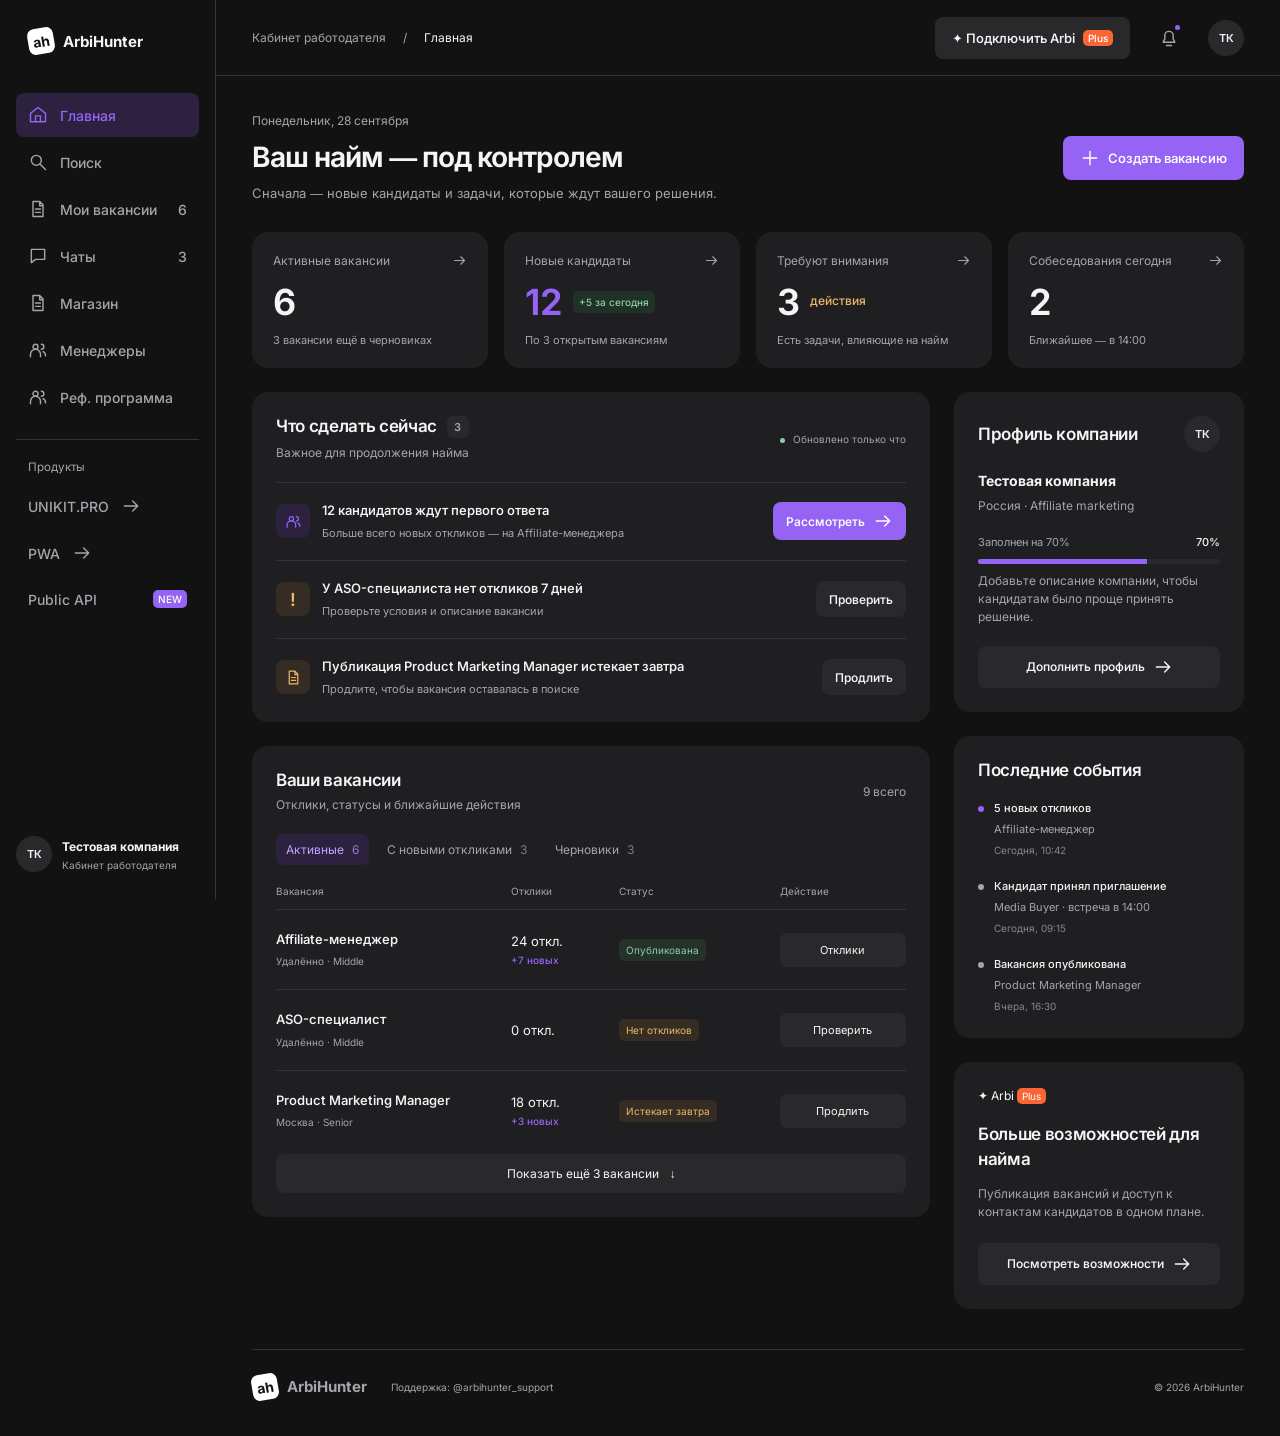
==== arbihunter/index.html @ bd6b0d6e "Publish ArbiHunter dashboard at separate path" ====
<!doctype html><html lang="ru"><head><meta charset="utf-8"><meta name="viewport" content="width=device-width, initial-scale=1"><title>Главная работодателя — ArbiHunter</title><style>@font-face{font-family:Inter;src:url([data-uri]) format('woff2');font-weight:100 900;unicode-range:U+0400-052F}@font-face{font-family:Inter;src:url([data-uri]) format('woff2');font-weight:100 900;unicode-range:U+0000-00FF}
:root{color-scheme:dark;--bg:#121212;--panel:#1f1f21;--raised:#29292c;--hover:#303033;--line:#333336;--text:#f5f5f7;--muted:#a4a4ad;--purple:#9664f5;--purple-bg:#2c223f;--orange:#fa6535;--success:#8dcea7;--warning:#edb76b;--radius:16px;--gap:24px;--space-sm:16px;--space-xs:8px;font-family:Inter,Arial,sans-serif;color:var(--text);background:var(--bg);font-size:14px}*{box-sizing:border-box}body{margin:0}button,a,input{font:inherit}button{cursor:pointer;color:inherit}button{transition:background-color .16s,color .16s,border-color .16s}button:focus-visible,a:focus-visible{outline:2px solid var(--purple);outline-offset:4px}button:disabled{cursor:default}a{color:inherit;text-decoration:none}svg{width:20px;height:20px;fill:none;stroke:currentColor;stroke-width:1.7;stroke-linecap:round;stroke-linejoin:round;flex-shrink:0}.symbols{display:none}.sidebar{width:216px;position:fixed;inset:0 auto 0 0;border-right:1px solid var(--line);padding:28px 16px;display:flex;flex-direction:column;background:var(--bg);z-index:20}.brand{font-size:15px;font-weight:700;display:flex;align-items:center;gap:9px}.brand b{display:inline-grid;place-items:center;background:#fff;color:#121212;width:26px;height:26px;border-radius:7px;transform:rotate(-10deg);font-size:14px}.sidebar .brand{margin:0 12px 36px}.nav-item{display:flex;align-items:center;text-align:left;gap:12px;border:0;background:none;width:100%;padding:12px;border-radius:8px;color:var(--muted);font-weight:500;margin:3px 0}.nav-item:hover{background:var(--panel);color:var(--text)}.nav-item.active{background:var(--purple-bg);color:var(--purple)}.nav-item>span,.nav-item>svg:last-child:not(:first-child){margin-left:auto}hr{border:0;border-top:1px solid var(--line);margin:20px 0}.sidebar nav>small{display:block;color:var(--muted);margin:0 12px 10px}.purple-tag{font-size:10px;background:var(--purple);color:#fff;border-radius:5px;padding:3px 5px}.side-bottom{margin-top:auto;display:flex;align-items:center;gap:10px;padding-top:36px}.side-bottom strong{font-size:12px}.side-bottom small{display:block;font-size:10px;color:var(--muted);margin-top:5px}.company-icon,.avatar{display:grid;place-items:center;width:36px;height:36px;border-radius:50%;background:var(--raised);font-weight:600;font-size:11px;flex-shrink:0}.workspace{margin-left:216px}.topbar{height:76px;border-bottom:1px solid var(--line);display:flex;align-items:center;justify-content:space-between;padding:0 36px}.crumb{font-size:12px;color:var(--muted)}.crumb span{margin:0 14px}.crumb b{font-weight:400;color:var(--text)}.top-actions{display:flex;align-items:center;gap:20px}.avatar{border:0}.avatar:hover{background:var(--hover)}.button{display:inline-flex;justify-content:center;align-items:center;gap:8px;border:1px solid transparent;border-radius:8px;padding:11px 16px;min-height:42px;white-space:nowrap;font-weight:550;font-size:13px}.primary{background:var(--purple);color:#fff}.primary:hover{background:#a77cf8}.button.secondary,.subtle{background:var(--raised);color:var(--text)}.button.secondary:hover,.subtle:hover{background:var(--hover);border-color:#48484c}.small{font-size:12px;padding:8px 12px;min-height:36px}.full{width:100%;font-size:12px;padding:10px}.orange-tag{display:inline-block;background:var(--orange);color:#fff;font-size:10px;padding:2px 5px;border-radius:5px}.icon-button{display:grid;place-items:center;background:none;border:0;border-radius:8px;width:38px;height:38px;position:relative;color:var(--muted)}.icon-button:hover{background:var(--raised);color:var(--text)}.icon-button i{width:5px;height:5px;border-radius:50%;background:var(--purple);position:absolute;right:8px;top:6px}.mobile-menu{display:none}main{max-width:1500px;margin:auto;padding:36px}.page-heading{display:flex;justify-content:space-between;gap:24px;align-items:center;margin-bottom:28px}.eyebrow{color:var(--muted);font-size:12px;margin:0 0 10px}h1{font-size:28px;letter-spacing:-.035em;margin:0;font-weight:650}p{line-height:1.5}h2{font-size:17px;margin:0;font-weight:600;letter-spacing:-.02em}h3{font-size:13px;line-height:1.5;margin:0;font-weight:550}.secondary{color:var(--text)}p.secondary,.secondary.small-text,span.secondary{color:var(--muted)}.page-heading p:last-child{margin:10px 0 0;font-size:13px}.metrics{display:grid;grid-template-columns:repeat(4,minmax(0,1fr));gap:16px;margin-bottom:24px}.metric{background:var(--panel);border:1px solid transparent;border-radius:var(--radius);padding:20px;text-align:left;min-width:0}.metric:hover{background:#252527;border-color:#48404f}.metric>span{display:flex;align-items:center;justify-content:space-between;font-size:12px;color:var(--muted);gap:8px}.metric svg{width:15px;height:15px}.metric>strong{display:flex;align-items:center;gap:10px;font-size:36px;font-weight:650;margin:16px 0 10px;line-height:1}.metric em{font-size:10px;line-height:1.4;font-style:normal;font-weight:500;color:var(--success);padding:4px 6px;background:#203128;border-radius:5px}.metric em.warning-text{background:transparent;color:var(--warning);font-size:12px;padding:0}.metric small{font-size:11px;color:var(--muted)}.accent{color:var(--purple)}.dashboard-grid{display:grid;grid-template-columns:minmax(0,1fr) 290px;gap:24px;align-items:start}.main-column,.support-column{display:grid;gap:24px;min-width:0}.panel{background:var(--panel);border-radius:var(--radius);padding:24px;min-width:0}.section-heading{display:flex;align-items:center;justify-content:space-between;gap:16px;margin-bottom:20px}.section-heading p{color:var(--muted);font-size:12px;margin:6px 0 0}.count{display:inline-grid;place-items:center;background:var(--raised);color:var(--muted);font-size:11px;width:22px;height:22px;vertical-align:middle;margin-left:6px;border-radius:6px}.live-label{font-size:10px;color:var(--muted);white-space:nowrap}.live-label i{display:inline-block;width:5px;height:5px;background:var(--success);border-radius:50%;margin-right:5px}.task{display:flex;align-items:center;gap:12px;padding:18px 0;border-top:1px solid var(--line)}.task:last-child{padding-bottom:0}.task-copy{flex:1;min-width:0}.task-copy p{font-size:11px;color:var(--muted);margin:5px 0 0}.task-icon{display:grid;place-items:center;width:34px;height:34px;border-radius:8px;flex-shrink:0;font-weight:600;font-size:18px}.violet{background:var(--purple-bg);color:var(--purple)}.amber{background:#352d23;color:var(--warning)}.task-icon svg{width:17px;height:17px}.filter-bar{display:flex;gap:8px;overflow-x:auto;padding:0 0 20px;scrollbar-width:thin}.filter{background:transparent;border:0;border-radius:7px;padding:8px 10px;color:var(--muted);white-space:nowrap;font-size:12px}.filter span{margin-left:5px;opacity:.7}.filter:hover{background:var(--raised);color:var(--text)}.filter.selected{background:var(--purple-bg);color:#c2a1ff}.table-header,.vacancy-row{display:grid;grid-template-columns:minmax(0,1.5fr) .65fr 1fr .85fr;align-items:center;gap:12px}.table-header{color:var(--muted);font-size:10px;padding-bottom:12px}.vacancy-row{border-top:1px solid var(--line);padding:20px 0}.vacancy-row h3{font-size:13px}.vacancy-row p{font-size:10px;color:var(--muted);margin:5px 0 0}.row-replies{font-size:13px}.row-replies b{display:block;color:var(--purple);font-size:10px;font-weight:500;margin-top:5px}.badge{display:inline-flex;align-items:center;gap:5px;padding:5px 7px;border-radius:5px;font-size:10px;width:max-content;max-width:100%}.badge.green{background:#243229;color:var(--success)}.badge.amber{background:#352d23;color:var(--warning)}.badge.neutral{background:var(--raised);color:var(--muted)}.row-button{background:var(--raised);border:1px solid transparent;border-radius:7px;min-height:34px;font-size:11px;padding:8px}.row-button:hover{border-color:#51445e;background:var(--hover)}.show-more{border:0;background:var(--raised);border-radius:8px;width:100%;padding:12px;font-size:12px;margin-top:4px}.show-more:hover{background:var(--hover)}.show-more span{margin-left:8px}.company-panel>strong{font-size:14px}.small-text{font-size:12px}.company-panel>p{margin:8px 0 20px}.progress-label{display:flex;justify-content:space-between;font-size:11px;color:var(--muted);margin:20px 0 10px}.progress-label b{color:var(--text);font-weight:500}.progress{height:5px;background:var(--raised);border-radius:5px;overflow:hidden}.progress>span{display:block;width:70%;height:100%;background:var(--purple)}.activity-panel h2{margin-bottom:20px}.activity{display:flex;gap:10px;margin-top:20px}.activity>i{width:6px;height:6px;border-radius:50%;background:var(--muted);flex-shrink:0;margin-top:6px}.activity>i.purple-dot{background:var(--purple)}.activity p{font-size:11px;margin:0}.activity strong{font-weight:500}.activity span,.activity small{display:block;color:var(--muted);margin-top:5px}.activity small{font-size:10px;color:#86868f}.plan-name{font-size:12px}.plan-panel h2{margin-top:18px;line-height:1.5}.plan-panel .button{margin-top:10px}footer{display:flex;align-items:center;gap:24px;border-top:1px solid var(--line);padding-top:24px;margin-top:40px;color:var(--muted);font-size:10px}footer span:last-child{margin-left:auto}.notice{position:fixed;bottom:24px;left:50%;transform:translateX(-50%);z-index:40;background:#35313d;color:#fff;border:1px solid #635174;border-radius:12px;padding:16px 20px;max-width:calc(100% - 32px);font-size:13px;box-shadow:0 8px 30px #0005}#candidate-panel{border-top:1px solid var(--line);padding-top:24px;margin-top:20px}#candidate-panel h3{font-size:16px}.candidate{display:flex;align-items:center;gap:12px;padding:16px 0;border-bottom:1px solid var(--line)}.candidate>div{flex:1}.candidate p{margin:4px 0;color:var(--muted);font-size:11px}.candidate .avatar{flex:0 0 34px;color:#c2a1ff;background:var(--purple-bg)}.candidate button{font-size:11px}.empty-note{padding:20px;color:var(--muted);font-size:13px}.inline-note{font-size:12px;color:var(--warning);padding:16px;background:#352d23;border-radius:8px;margin-bottom:16px}[hidden]{display:none!important}::selection{background:var(--purple);color:white}
@media(min-width:1700px){main{padding-top:44px}}
@media(max-width:1250px){.sidebar{width:190px}.workspace{margin-left:190px}main{padding:28px}.topbar{padding:0 28px}.dashboard-grid{grid-template-columns:minmax(0,1fr) 250px;gap:20px}.panel{padding:20px}.metric{padding:16px}.metric>strong{font-size:30px}.live-label{display:none}.task{flex-wrap:wrap}.task-copy{flex-basis:calc(100% - 46px)}.task>.button{margin-left:46px}.vacancy-row,.table-header{grid-template-columns:minmax(0,1.4fr) .6fr 1fr}.vacancy-row>.row-button{grid-column:1/-1;justify-self:start}.table-header>span:last-child{display:none}}
@media(max-width:1000px){.dashboard-grid{grid-template-columns:1fr}.support-column{grid-template-columns:repeat(2,minmax(0,1fr))}.plan-panel{grid-column:1/-1}.metrics{grid-template-columns:repeat(2,minmax(0,1fr))}.page-heading{align-items:flex-start}.page-heading>.button{font-size:12px}.page-heading h1{font-size:25px}.page-heading .secondary{max-width:35ch}.task{flex-wrap:nowrap}.task-copy{flex-basis:auto}.task>.button{margin-left:0}.plus-plan{display:none}}
@media(max-width:760px){.sidebar{display:none;top:64px;width:240px;box-shadow:12px 0 30px #0006}.sidebar.open{display:flex}.sidebar>.brand{display:none}.sidebar .side-bottom{margin-top:24px}.workspace{margin-left:0}.topbar{height:64px;padding:0 20px;gap:12px}.mobile-menu{display:grid}.crumb{margin-right:auto}.crumb>span,.crumb>b{display:none}.top-actions{gap:8px}main{padding:24px 20px}.page-heading{display:block;margin-bottom:24px}.page-heading h1{font-size:27px;line-height:1.2;max-width:18ch}.page-heading .secondary{max-width:42ch;font-size:12px}.page-heading>.button{margin-top:20px}.metrics{gap:12px}.metric{padding:16px 12px}.metric>span{font-size:11px;align-items:flex-start}.metric>span svg{width:12px;height:12px}.metric>strong{font-size:32px;gap:6px;flex-wrap:wrap;margin:16px 0 12px;min-height:32px}.metric em{font-size:9px}.metric small{font-size:10px;line-height:1.4;display:block}.dashboard-grid,.main-column,.support-column{gap:16px}.panel{padding:20px 16px}.support-column{grid-template-columns:1fr}.plan-panel{grid-column:auto}h2{font-size:16px}.task{flex-wrap:wrap;padding:16px 0}.task-copy{flex-basis:calc(100% - 46px)}.task>.button{margin-left:46px}.task-copy p{font-size:11px}.filter-bar{margin-right:-16px}.table-header{display:none}.vacancy-row{grid-template-columns:minmax(0,1fr) auto;gap:12px;padding:20px 0}.vacancy-row h3{font-size:14px}.vacancy-row>.row-replies{text-align:right}.vacancy-row>.badge{grid-row:2}.vacancy-row>.row-button{grid-column:2;grid-row:2;justify-self:end}.section-heading{margin-bottom:18px}.candidate{flex-wrap:wrap}.candidate button{margin-left:46px}footer{flex-wrap:wrap;gap:16px}footer .brand{width:100%}footer span:last-child{margin-left:0}.notice{bottom:16px;width:max-content}}
@media(prefers-reduced-motion:reduce){*{transition:none!important}}
</style></head><body>
<svg class="symbols" xmlns="http://www.w3.org/2000/svg"><symbol id="home" viewBox="0 0 24 24"><path d="m3 10 9-7 9 7v10H3Z M9 20v-7h6v7"/></symbol><symbol id="search" viewBox="0 0 24 24"><circle cx="10" cy="10" r="6"/><path d="m15 15 6 6"/></symbol><symbol id="file" viewBox="0 0 24 24"><path d="M6 3h8l4 4v14H6Z M14 3v5h4 M9 12h6 M9 16h6"/></symbol><symbol id="chat" viewBox="0 0 24 24"><path d="M4 4h16v12H9l-5 4Z"/></symbol><symbol id="users" viewBox="0 0 24 24"><circle cx="9" cy="8" r="3"/><path d="M3 20v-3a6 6 0 0 1 12 0v3 M16 5a3 3 0 0 1 0 6 M18 14a5 5 0 0 1 3 5"/></symbol><symbol id="arrow" viewBox="0 0 24 24"><path d="M4 12h16m-6-6 6 6-6 6"/></symbol><symbol id="plus" viewBox="0 0 24 24"><path d="M12 4v16M4 12h16"/></symbol><symbol id="check" viewBox="0 0 24 24"><path d="m5 12 4 4L19 6"/></symbol><symbol id="bell" viewBox="0 0 24 24"><path d="M5 17h14l-2-4V9a5 5 0 0 0-10 0v4Z M9 21h6"/></symbol><symbol id="menu" viewBox="0 0 24 24"><path d="M4 6h16M4 12h16M4 18h16"/></symbol></svg>
<aside class="sidebar" id="navigation"><a class="brand" href="#main"><b>ah</b> ArbiHunter</a><nav aria-label="Основная навигация"><button class="nav-item active" aria-current="page"><svg><use href="#home"/></svg>Главная</button><button class="nav-item" data-local="Поиск сотрудников"><svg><use href="#search"/></svg>Поиск</button><button class="nav-item" data-scroll="vacancies"><svg><use href="#file"/></svg>Мои вакансии<span>6</span></button><button class="nav-item" data-local="Чаты"><svg><use href="#chat"/></svg>Чаты<span>3</span></button><button class="nav-item" data-local="Магазин"><svg><use href="#file"/></svg>Магазин</button><button class="nav-item" data-local="Менеджеры"><svg><use href="#users"/></svg>Менеджеры</button><button class="nav-item" data-local="Реферальная программа"><svg><use href="#users"/></svg>Реф. программа</button><hr><small>Продукты</small><button class="nav-item" data-local="UNIKIT.PRO">UNIKIT.PRO <svg><use href="#arrow"/></svg></button><button class="nav-item" data-local="PWA">PWA <svg><use href="#arrow"/></svg></button><button class="nav-item" data-local="Public API">Public API <span class="purple-tag">NEW</span></button></nav><div class="side-bottom"><span class="company-icon">ТК</span><div><strong>Тестовая компания</strong><small>Кабинет работодателя</small></div></div></aside>
<div class="workspace"><header class="topbar"><button class="icon-button mobile-menu" aria-label="Открыть меню" aria-expanded="false"><svg><use href="#menu"/></svg></button><span class="crumb">Кабинет работодателя <span>/</span> <b>Главная</b></span><div class="top-actions"><button class="button subtle plus-plan" data-scroll="company">✦ Подключить Arbi <span class="orange-tag">Plus</span></button><button class="icon-button" aria-label="Уведомления, 3 новых" data-scroll="attention"><svg><use href="#bell"/></svg><i></i></button><button class="avatar" data-scroll="company" aria-label="Тестовая компания">ТК</button></div></header>
<main id="main"><div class="page-heading"><div><p class="eyebrow">Понедельник, 28 сентября</p><h1>Ваш найм — под контролем</h1><p class="secondary">Сначала — новые кандидаты и задачи, которые ждут вашего решения.</p></div><button class="button primary" data-local="Создание вакансии"><svg><use href="#plus"/></svg>Создать вакансию</button></div>
<section class="metrics" aria-label="Сводка найма"><button class="metric" data-filter="all"><span>Активные вакансии <svg><use href="#arrow"/></svg></span><strong>6</strong><small>3 вакансии ещё в черновиках</small></button><button class="metric" data-filter="new"><span>Новые кандидаты <svg><use href="#arrow"/></svg></span><strong class="accent">12 <em>+5 за сегодня</em></strong><small>По 3 открытым вакансиям</small></button><button class="metric" data-scroll="attention"><span>Требуют внимания <svg><use href="#arrow"/></svg></span><strong>3 <em class="warning-text">действия</em></strong><small>Есть задачи, влияющие на найм</small></button><button class="metric" data-local="Собеседования"><span>Собеседования сегодня <svg><use href="#arrow"/></svg></span><strong>2</strong><small>Ближайшее — в 14:00</small></button></section>
<div class="dashboard-grid"><div class="main-column"><section class="panel attention" id="attention"><div class="section-heading"><div><h2>Что сделать сейчас <span class="count">3</span></h2><p>Важное для продолжения найма</p></div><span class="live-label"><i></i> Обновлено только что</span></div><div class="task"><div class="task-icon violet"><svg><use href="#users"/></svg></div><div class="task-copy"><h3>12 кандидатов ждут первого ответа</h3><p>Больше всего новых откликов — на Affiliate-менеджера</p></div><button class="button primary small" id="review-candidates">Рассмотреть <svg><use href="#arrow"/></svg></button></div><div class="task"><div class="task-icon amber">!</div><div class="task-copy"><h3>У ASO-специалиста нет откликов 7 дней</h3><p>Проверьте условия и описание вакансии</p></div><button class="button secondary small" data-inspect="aso">Проверить</button></div><div class="task" id="expiry-task"><div class="task-icon amber"><svg><use href="#file"/></svg></div><div class="task-copy"><h3>Публикация Product Marketing Manager истекает завтра</h3><p>Продлите, чтобы вакансия оставалась в поиске</p></div><button class="button secondary small" id="extend">Продлить</button></div></section>
<section class="panel vacancy-panel" id="vacancies"><div class="section-heading"><div><h2>Ваши вакансии</h2><p>Отклики, статусы и ближайшие действия</p></div><span class="secondary small-text">9 всего</span></div><div class="filter-bar" role="group" aria-label="Фильтр вакансий"><button class="filter selected" data-filter="all" aria-pressed="true">Активные <span>6</span></button><button class="filter" data-filter="new" aria-pressed="false">С новыми откликами <span>3</span></button><button class="filter" data-filter="draft" aria-pressed="false">Черновики <span>3</span></button></div><div class="table-header"><span>Вакансия</span><span>Отклики</span><span>Статус</span><span>Действие</span></div><div id="vacancy-list"></div><button class="show-more" id="show-more">Показать ещё 3 вакансии <span>↓</span></button><div id="candidate-panel" hidden></div></section></div>
<aside class="support-column"><section class="panel company-panel" id="company"><div class="section-heading"><h2>Профиль компании</h2><span class="company-icon">ТК</span></div><strong>Тестовая компания</strong><p class="secondary small-text">Россия · Affiliate marketing</p><div class="progress-label"><span>Заполнен на 70%</span><b>70%</b></div><div class="progress" role="progressbar" aria-label="Заполнение профиля" aria-valuenow="70" aria-valuemin="0" aria-valuemax="100"><span></span></div><p class="secondary small-text">Добавьте описание компании, чтобы кандидатам было проще принять решение.</p><button class="button secondary full" data-local="Редактирование компании">Дополнить профиль <svg><use href="#arrow"/></svg></button></section>
<section class="panel activity-panel"><h2>Последние события</h2><div class="activity"><i class="purple-dot"></i><p><strong>5 новых откликов</strong><span>Affiliate-менеджер</span><small>Сегодня, 10:42</small></p></div><div class="activity"><i></i><p><strong>Кандидат принял приглашение</strong><span>Media Buyer · встреча в 14:00</span><small>Сегодня, 09:15</small></p></div><div class="activity"><i></i><p><strong>Вакансия опубликована</strong><span>Product Marketing Manager</span><small>Вчера, 16:30</small></p></div></section>
<section class="panel plan-panel"><span class="plan-name">✦ Arbi <span class="orange-tag">Plus</span></span><h2>Больше возможностей для найма</h2><p class="secondary small-text">Публикация вакансий и доступ к контактам кандидатов в одном плане.</p><button class="button secondary full" data-local="Возможности Arbi Plus">Посмотреть возможности <svg><use href="#arrow"/></svg></button></section></aside></div>
<footer><a class="brand" href="#main"><b>ah</b> ArbiHunter</a><span>Поддержка: @arbihunter_support</span><span>© 2026 ArbiHunter</span></footer></main></div><div class="notice" role="status" aria-live="polite" hidden></div><script>const rows=[{id:'affiliate',name:'Affiliate-менеджер',meta:'Удалённо · Middle',replies:24,fresh:7,status:'Опубликована',tone:'green',action:'Отклики'},{id:'aso',name:'ASO-специалист',meta:'Удалённо · Middle',replies:0,fresh:0,status:'Нет откликов',tone:'amber',action:'Проверить'},{id:'pmm',name:'Product Marketing Manager',meta:'Москва · Senior',replies:18,fresh:3,status:'Истекает завтра',tone:'amber',action:'Продлить'},{id:'media',name:'Media Buyer',meta:'Удалённо · Middle',replies:11,fresh:2,status:'Опубликована',tone:'green',action:'Отклики'},{id:'design',name:'Product Designer',meta:'Удалённо · Middle',replies:9,fresh:0,status:'Опубликована',tone:'green',action:'Отклики'},{id:'bizdev',name:'Business Development',meta:'Удалённо · Senior',replies:6,fresh:0,status:'Опубликована',tone:'green',action:'Отклики'}];
const drafts=['Intern Affiliate-менеджер','ASO-специалист','Product Marketing Manager'];let filter='all',expanded=false,toastTimer;const list=document.querySelector('#vacancy-list');
function notice(text){const n=document.querySelector('.notice');n.textContent=text;n.hidden=false;clearTimeout(toastTimer);toastTimer=setTimeout(()=>n.hidden=true,4500)}
function render(){document.querySelectorAll('.filter').forEach(b=>{const on=b.dataset.filter===filter;b.classList.toggle('selected',on);b.setAttribute('aria-pressed',on)});const data=filter==='draft'?drafts.map((name,i)=>({id:'draft'+i,name,meta:'Не опубликована',replies:'—',fresh:0,status:'Черновик',tone:'neutral',action:'Продолжить'})):filter==='new'?rows.filter(r=>r.fresh):expanded?rows:rows.slice(0,3);list.innerHTML=data.map(r=>`<article class="vacancy-row"><div><h3>${r.name}</h3><p>${r.meta}</p></div><div class="row-replies">${r.replies}${typeof r.replies==='number'?' откл.':''}${r.fresh?`<b>+${r.fresh} новых</b>`:''}</div><span class="badge ${r.tone}">${r.status}</span><button class="row-button" data-row="${r.id}">${r.action}</button></article>`).join('');document.querySelector('#show-more').hidden=filter!=='all'||expanded;}
function setFilter(value){filter=value;render();document.querySelector('#candidate-panel').hidden=true;document.querySelector('#vacancies').scrollIntoView({block:'start'})}
function candidates(id='affiliate'){const row=rows.find(r=>r.id===id);const panel=document.querySelector('#candidate-panel');panel.hidden=false;panel.innerHTML=`<div class="section-heading"><div><h3>Новые кандидаты · ${row.name}</h3><p>Демонстрация обработки откликов на этом экране</p></div><button class="icon-button" aria-label="Скрыть кандидатов" id="close-candidates">×</button></div>`+['Александр К.','Мария С.','Дмитрий Н.'].map((name,i)=>`<div class="candidate"><span class="avatar">${name[0]}</span><div><strong>${name}</strong><p>${['3 года опыта · отклик сегодня','4 года опыта · отклик сегодня','2 года опыта · отклик вчера'][i]}</p></div><button class="button secondary small" data-invite="${name}">Пригласить</button></div>`).join('');panel.scrollIntoView({block:'center'});panel.querySelector('#close-candidates').onclick=()=>{panel.hidden=true;document.querySelector('#review-candidates').focus()}}
function extend(){const row=rows.find(r=>r.id==='pmm');row.status='Опубликована';row.tone='green';row.action='Отклики';document.querySelector('#expiry-task').hidden=true;document.querySelector('.attention .count').textContent='2';document.querySelectorAll('.metric')[2].querySelector('strong').innerHTML='2 <em class="warning-text">действия</em>';render();notice('Публикация продлена на 30 дней. Демонстрационное состояние.')}
function inspect(){const panel=document.querySelector('#candidate-panel');panel.hidden=false;panel.innerHTML='<div class="inline-note"><strong>ASO-специалист: 0 откликов за 7 дней</strong><p>В описании не указан диапазон зарплаты. Уточните условия и формат работы, затем проверьте результат через несколько дней.</p><button class="button secondary small" data-local="Редактирование ASO-вакансии">Изменить описание</button></div>';panel.scrollIntoView({block:'center'})}
document.addEventListener('click',e=>{const b=e.target.closest('button');if(!b)return;if(b.dataset.filter)setFilter(b.dataset.filter);if(b.dataset.scroll){document.getElementById(b.dataset.scroll)?.scrollIntoView({block:'start'});document.querySelector('.sidebar').classList.remove('open');document.querySelector('.mobile-menu').setAttribute('aria-expanded','false')}if(b.dataset.local)notice(`${b.dataset.local} — вне рамок этого прототипа. Новая страница не открывается.`);if(b.dataset.inspect)inspect();if(b.dataset.row){if(b.dataset.row==='pmm'&&rows[2].action==='Продлить')extend();else if(b.dataset.row==='aso')inspect();else if(b.dataset.row.startsWith('draft'))notice('Продолжение черновика — вне рамок главного экрана.');else candidates(b.dataset.row)}if(b.dataset.invite){b.textContent='Приглашён';b.disabled=true;b.className='button secondary small';b.setAttribute('aria-label',`${b.dataset.invite}: приглашение отправлено`);notice(`Приглашение для ${b.dataset.invite} отправлено. Демонстрационное состояние.`)}});
document.querySelector('#review-candidates').onclick=()=>{setFilter('new');candidates()};document.querySelector('#extend').onclick=extend;document.querySelector('#show-more').onclick=()=>{expanded=true;render()};document.querySelector('.mobile-menu').onclick=()=>{const open=document.querySelector('.sidebar').classList.toggle('open');document.querySelector('.mobile-menu').setAttribute('aria-expanded',open)};document.addEventListener('keydown',e=>{if(e.key==='Escape'){document.querySelector('.sidebar').classList.remove('open');document.querySelector('.mobile-menu').setAttribute('aria-expanded','false');document.querySelector('.notice').hidden=true}});render();
</script></body></html>
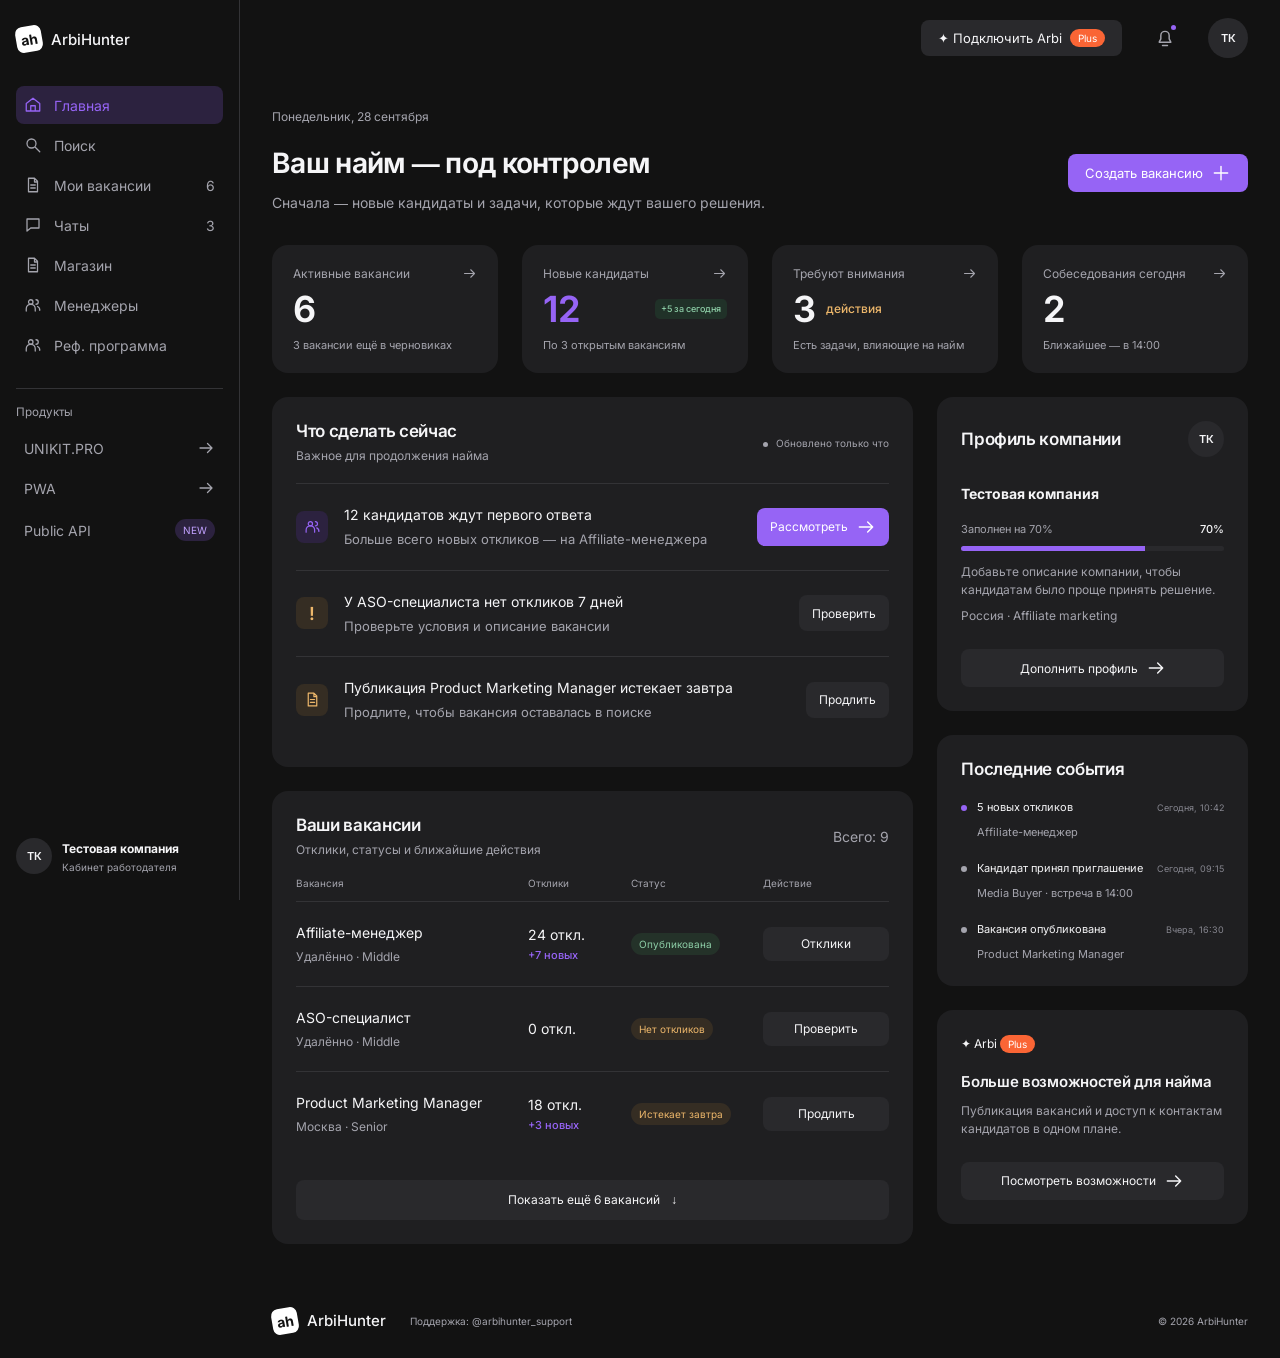
==== commit 8bcb7963: "Publish updated ArbiHunter desktop and mobile layouts" ====
--- a/arbihunter/index.html
+++ b/arbihunter/index.html
@@ -5,25 +5,42 @@
 @media(max-width:1000px){.dashboard-grid{grid-template-columns:1fr}.support-column{grid-template-columns:repeat(2,minmax(0,1fr))}.plan-panel{grid-column:1/-1}.metrics{grid-template-columns:repeat(2,minmax(0,1fr))}.page-heading{align-items:flex-start}.page-heading>.button{font-size:12px}.page-heading h1{font-size:25px}.page-heading .secondary{max-width:35ch}.task{flex-wrap:nowrap}.task-copy{flex-basis:auto}.task>.button{margin-left:0}.plus-plan{display:none}}
 @media(max-width:760px){.sidebar{display:none;top:64px;width:240px;box-shadow:12px 0 30px #0006}.sidebar.open{display:flex}.sidebar>.brand{display:none}.sidebar .side-bottom{margin-top:24px}.workspace{margin-left:0}.topbar{height:64px;padding:0 20px;gap:12px}.mobile-menu{display:grid}.crumb{margin-right:auto}.crumb>span,.crumb>b{display:none}.top-actions{gap:8px}main{padding:24px 20px}.page-heading{display:block;margin-bottom:24px}.page-heading h1{font-size:27px;line-height:1.2;max-width:18ch}.page-heading .secondary{max-width:42ch;font-size:12px}.page-heading>.button{margin-top:20px}.metrics{gap:12px}.metric{padding:16px 12px}.metric>span{font-size:11px;align-items:flex-start}.metric>span svg{width:12px;height:12px}.metric>strong{font-size:32px;gap:6px;flex-wrap:wrap;margin:16px 0 12px;min-height:32px}.metric em{font-size:9px}.metric small{font-size:10px;line-height:1.4;display:block}.dashboard-grid,.main-column,.support-column{gap:16px}.panel{padding:20px 16px}.support-column{grid-template-columns:1fr}.plan-panel{grid-column:auto}h2{font-size:16px}.task{flex-wrap:wrap;padding:16px 0}.task-copy{flex-basis:calc(100% - 46px)}.task>.button{margin-left:46px}.task-copy p{font-size:11px}.filter-bar{margin-right:-16px}.table-header{display:none}.vacancy-row{grid-template-columns:minmax(0,1fr) auto;gap:12px;padding:20px 0}.vacancy-row h3{font-size:14px}.vacancy-row>.row-replies{text-align:right}.vacancy-row>.badge{grid-row:2}.vacancy-row>.row-button{grid-column:2;grid-row:2;justify-self:end}.section-heading{margin-bottom:18px}.candidate{flex-wrap:wrap}.candidate button{margin-left:46px}footer{flex-wrap:wrap;gap:16px}footer .brand{width:100%}footer span:last-child{margin-left:0}.notice{bottom:16px;width:max-content}}
 @media(prefers-reduced-motion:reduce){*{transition:none!important}}
+/* Revised user grid: 12 columns, 24px gutters, primary8 + support4. */
+:root{--sidebar-width:240px;--page-padding:32px;--gap:24px;--radius-badge:999px;--control-height:36px;--radius-control:8px}
+.sidebar{width:var(--sidebar-width);padding:26px 16px}.workspace{margin-left:var(--sidebar-width)}.sidebar .brand{margin:0 0 32px}.brand{font-weight:500}.nav-item{padding:10px 8px;margin:2px 0;font-weight:400}.nav-item>svg{width:18px;height:18px}.nav-item>svg:last-child:not(:first-child){margin-left:auto}.purple-tag{border-radius:var(--radius-badge);background:var(--purple-bg);color:#c2a1ff;font-size:10px;padding:5px 8px}.sidebar hr{margin:24px 0 16px}.sidebar nav>small{margin-left:0}.side-bottom{padding-top:24px}.topbar{border:0;padding:0 var(--page-padding);height:76px;justify-content:flex-end}.crumb{display:none}.top-actions{gap:24px}.plus-plan{border-radius:var(--radius-badge);font-weight:400;min-height:40px}.orange-tag{border-radius:var(--radius-badge);padding:3px 8px}.avatar{width:40px;height:40px}
+main{max-width:none;padding:32px var(--page-padding) 24px}.page-heading{margin-bottom:32px;align-items:center}.eyebrow{margin-bottom:20px}.page-heading h1{font-size:28px;max-width:none;letter-spacing:-.025em}.page-heading p:last-child{font-size:14px;margin-top:12px;max-width:none}.button{min-height:var(--control-height);border-radius:var(--radius-control);padding:8px 16px;font-weight:400}.page-heading>.button{margin-top:24px}.metrics{gap:var(--gap);margin-bottom:24px}.metric{padding:20px}.metric>strong{font-size:36px;margin:10px 0 8px}.metric:nth-child(2)>strong{justify-content:space-between}.metric em{font-size:9px}.metric small{font-size:11px}.dashboard-grid{grid-template-columns:minmax(0,2.063fr) minmax(0,1fr);gap:var(--gap)}.main-column,.support-column{gap:24px}.panel{padding:24px;border-radius:var(--radius)}.section-heading{margin-bottom:18px}.section-heading p{font-size:12px}.task{padding:20px 0;flex-wrap:nowrap;gap:16px}.task-copy{flex:1;flex-basis:auto}.task h3{font-size:14px;font-weight:400}.task-copy p{font-size:13px}.task>.button{margin-left:0}.task:last-child{padding-bottom:20px}.task-icon{width:32px;height:32px}.task .small{font-size:12px;padding:8px 12px}.live-label{display:block;font-size:10px}.live-label i{background:var(--muted)}
+.vacancy-filter-toggle{background:transparent;border:0;color:var(--muted);font-size:14px;padding:4px 0;white-space:nowrap;border-radius:4px}.vacancy-filter-toggle:hover{color:var(--text)}.filter-bar{margin:0;padding-bottom:16px}.filter{border-radius:var(--radius-control)}.vacancy-row,.table-header{grid-template-columns:minmax(0,2.4fr) .9fr 1.25fr 1.45fr;gap:24px}.table-header>span:last-child{display:block}.vacancy-row{padding:20px 0}.vacancy-row h3{font-size:14px;font-weight:400}.vacancy-row p{font-size:12px}.row-replies{font-size:14px}.row-replies b{font-size:11px}.badge{border-radius:var(--radius-badge);font-size:10px;padding:5px 8px}.row-button{grid-column:auto;justify-self:stretch;font-size:12px;display:flex;align-items:center;justify-content:center;gap:8px;font-weight:400;border-radius:var(--radius-control)}.row-button svg{display:none;width:16px;height:16px}.show-more{margin-top:24px;min-height:40px}.company-panel .section-heading{margin-bottom:28px}.company-panel>strong{display:block;margin-bottom:20px}.company-panel .progress-label{margin:0 0 10px}.company-panel>.progress+p{margin:12px 0 8px;line-height:1.5}.company-panel>p{margin:8px 0 24px}.company-panel .full{margin-top:0}.full{font-size:12px}.progress{height:5px}.activity{margin-top:20px;gap:10px}.activity p{flex:1;min-width:0}.activity-heading{display:flex!important;align-items:baseline;justify-content:space-between;gap:12px;margin-top:0!important}.activity-heading strong{font-size:11px;font-weight:400;color:var(--text)}.activity-heading small{margin-top:0;white-space:nowrap;font-size:9px}.activity p>span+span{margin-top:8px}.plan-panel h2{font-size:15px;line-height:1.5}.plan-panel p{font-size:12px;margin:8px 0 24px}.plan-panel .button{margin-top:0}footer{border:0;padding-top:0;margin-top:64px;font-size:10px}footer .brand{color:var(--text)}
+/* Related prototype states use the same grid, controls and row rhythm. */
+#candidate-panel{margin-top:24px;padding-top:24px}#candidate-panel .section-heading{align-items:start}#candidate-panel .section-heading>div{min-width:0}#candidate-panel h3{overflow-wrap:anywhere}.candidate{gap:16px;padding:20px 0}.candidate>div{min-width:0}.candidate .avatar{flex:0 0 32px}.candidate .button{margin:0}.candidate .button:disabled{background:#243229;color:var(--success)}.notice{background:var(--panel);border:1px solid var(--line);border-radius:var(--radius);padding:16px 24px;color:var(--text);font-size:13px}.inline-note{background:var(--panel);border:1px solid var(--line);border-radius:var(--radius);padding:20px}.inline-note p{color:var(--muted)}.inline-note .button{margin-top:8px}
+@media(min-width:1700px){main{padding-top:32px;max-width:1600px}}
+@media(min-width:761px) and (max-width:1199px){:root{--sidebar-width:200px;--page-padding:24px}.dashboard-grid{grid-template-columns:1fr}.support-column{grid-template-columns:repeat(2,minmax(0,1fr))}.plan-panel{grid-column:1/-1}.metrics{grid-template-columns:repeat(2,minmax(0,1fr))}.page-heading h1{font-size:25px}.page-heading{align-items:flex-start}.page-heading>.button{margin-top:24px}.task-copy p{font-size:12px}.task h3{font-size:13px}.live-label{display:none}.vacancy-row,.table-header{gap:16px;grid-template-columns:minmax(0,2fr) .8fr 1.15fr 1.1fr}.panel{padding:20px}.activity-heading{gap:8px}}
+@media(max-width:760px){:root{--page-padding:24px;--gap:16px}.workspace{margin-left:0}.sidebar{top:64px;right:0;left:auto;width:min(300px,calc(100vw - 24px));height:calc(100dvh - 64px);overflow-y:auto;border:1px solid var(--line);border-radius:var(--radius) 0 0 var(--radius);padding:16px}.sidebar .side-bottom{margin-top:24px}.topbar{padding:0 16px;height:64px;justify-content:flex-end}.mobile-menu{margin-left:auto;order:2}.top-actions{display:none}.sidebar>.brand{display:none}main{padding:24px var(--page-padding) 24px}.page-heading{display:block;margin-bottom:24px}.eyebrow{font-size:12px;margin-bottom:20px}.page-heading h1{font-size:24px;max-width:none;letter-spacing:-.025em;line-height:1.3}.page-heading p:last-child{font-size:14px;line-height:1.5;margin-top:12px}.page-heading>.button{width:100%;margin-top:16px;min-height:36px;font-size:13px;gap:8px}.metrics{grid-template-columns:repeat(2,minmax(0,1fr));gap:16px}.metric{padding:16px}.metric>span{font-size:12px;gap:4px}.metric>strong{font-size:32px;gap:6px;margin:16px 0 12px;flex-wrap:nowrap}.metric:nth-child(2)>strong{justify-content:space-between}.metric em{font-size:8px;padding:4px;white-space:nowrap}.metric small{font-size:11px;line-height:1.5}.dashboard-grid,.main-column,.support-column{gap:16px;grid-template-columns:1fr}.panel{padding:24px 16px}.section-heading{margin-bottom:24px}.section-heading h2{font-size:16px}.section-heading p{font-size:12px}.live-label{display:none}.task{display:grid;grid-template-columns:24px minmax(0,1fr);gap:12px 16px;padding:20px 0}.task-icon{width:32px;height:32px;align-self:start;margin-top:4px}.task-copy h3{font-size:14px;line-height:1.5}.task-copy p{font-size:12px;margin-top:4px}.task>.button{grid-column:2;width:100%;margin:0;min-height:36px}.task:last-child{padding-bottom:0}.vacancy-filter-toggle{font-size:10px}.table-header{display:none}.vacancy-row{grid-template-columns:minmax(0,1fr) auto;gap:16px 12px;padding:20px 0}.vacancy-row>div:first-child{grid-column:1;grid-row:1}.vacancy-row h3{font-size:13px;font-weight:500;line-height:1.5}.vacancy-row p{font-size:11px;margin-top:4px}.vacancy-row>.badge{grid-column:2;grid-row:1;align-self:start;font-size:9px;padding:5px 7px}.vacancy-row>.row-replies{grid-column:1;grid-row:2;text-align:left;font-size:14px;white-space:nowrap}.row-replies b{display:inline;font-size:10px;margin:0 0 0 4px}.vacancy-row>.row-button{grid-column:2;grid-row:2;justify-self:end;background:transparent;border:0;padding:4px 0;min-height:28px;gap:10px;font-size:12px}.row-button svg{display:block}.row-button:hover{color:var(--purple);background:transparent}.show-more{margin-top:16px;font-size:12px}.filter-bar{padding-bottom:16px;gap:4px}.filter{font-size:11px;padding:8px}.company-panel .section-heading{margin-bottom:24px}.company-panel>strong{margin-bottom:24px;font-size:14px}.company-panel>p{font-size:12px;margin-bottom:24px}.company-panel .full{min-height:36px}.activity-panel h2{margin-bottom:24px}.activity{gap:8px;margin-top:20px}.activity-heading{gap:8px}.activity-heading strong{font-size:11px}.activity-heading small{font-size:9px}.activity p>span+span{font-size:12px}.plan-panel h2{font-size:16px}.plan-panel .full{font-size:12px}.plan-panel{grid-column:auto}.candidate{display:grid;grid-template-columns:32px minmax(0,1fr);gap:12px 16px}.candidate .button{grid-column:2;width:100%;margin:0}.candidate strong{font-size:13px}.notice{bottom:16px;width:calc(100% - 48px);max-width:420px;padding:16px}.inline-note{padding:16px}.inline-note .button{white-space:normal;width:100%}footer{margin-top:64px;gap:12px 16px;font-size:9px}footer .brand{width:100%;font-size:16px}footer span:last-child{margin-left:0}}
+@media(max-width:359px){:root{--page-padding:16px}.metrics{gap:12px}.metric{padding:12px}.page-heading h1{font-size:22px}.metric>span{font-size:11px}.metric em{font-size:7px}.row-replies b{font-size:9px}}
+.nav-item[data-local="UNIKIT.PRO"] svg,.nav-item[data-local="PWA"] svg{margin-left:auto}
+@media(max-width:760px){.metric>span{font-size:11px}.metric>span svg{width:12px;height:12px}}
 </style></head><body>
 <svg class="symbols" xmlns="http://www.w3.org/2000/svg"><symbol id="home" viewBox="0 0 24 24"><path d="m3 10 9-7 9 7v10H3Z M9 20v-7h6v7"/></symbol><symbol id="search" viewBox="0 0 24 24"><circle cx="10" cy="10" r="6"/><path d="m15 15 6 6"/></symbol><symbol id="file" viewBox="0 0 24 24"><path d="M6 3h8l4 4v14H6Z M14 3v5h4 M9 12h6 M9 16h6"/></symbol><symbol id="chat" viewBox="0 0 24 24"><path d="M4 4h16v12H9l-5 4Z"/></symbol><symbol id="users" viewBox="0 0 24 24"><circle cx="9" cy="8" r="3"/><path d="M3 20v-3a6 6 0 0 1 12 0v3 M16 5a3 3 0 0 1 0 6 M18 14a5 5 0 0 1 3 5"/></symbol><symbol id="arrow" viewBox="0 0 24 24"><path d="M4 12h16m-6-6 6 6-6 6"/></symbol><symbol id="plus" viewBox="0 0 24 24"><path d="M12 4v16M4 12h16"/></symbol><symbol id="check" viewBox="0 0 24 24"><path d="m5 12 4 4L19 6"/></symbol><symbol id="bell" viewBox="0 0 24 24"><path d="M5 17h14l-2-4V9a5 5 0 0 0-10 0v4Z M9 21h6"/></symbol><symbol id="menu" viewBox="0 0 24 24"><path d="M4 6h16M4 12h16M4 18h16"/></symbol></svg>
 <aside class="sidebar" id="navigation"><a class="brand" href="#main"><b>ah</b> ArbiHunter</a><nav aria-label="Основная навигация"><button class="nav-item active" aria-current="page"><svg><use href="#home"/></svg>Главная</button><button class="nav-item" data-local="Поиск сотрудников"><svg><use href="#search"/></svg>Поиск</button><button class="nav-item" data-scroll="vacancies"><svg><use href="#file"/></svg>Мои вакансии<span>6</span></button><button class="nav-item" data-local="Чаты"><svg><use href="#chat"/></svg>Чаты<span>3</span></button><button class="nav-item" data-local="Магазин"><svg><use href="#file"/></svg>Магазин</button><button class="nav-item" data-local="Менеджеры"><svg><use href="#users"/></svg>Менеджеры</button><button class="nav-item" data-local="Реферальная программа"><svg><use href="#users"/></svg>Реф. программа</button><hr><small>Продукты</small><button class="nav-item" data-local="UNIKIT.PRO">UNIKIT.PRO <svg><use href="#arrow"/></svg></button><button class="nav-item" data-local="PWA">PWA <svg><use href="#arrow"/></svg></button><button class="nav-item" data-local="Public API">Public API <span class="purple-tag">NEW</span></button></nav><div class="side-bottom"><span class="company-icon">ТК</span><div><strong>Тестовая компания</strong><small>Кабинет работодателя</small></div></div></aside>
 <div class="workspace"><header class="topbar"><button class="icon-button mobile-menu" aria-label="Открыть меню" aria-expanded="false"><svg><use href="#menu"/></svg></button><span class="crumb">Кабинет работодателя <span>/</span> <b>Главная</b></span><div class="top-actions"><button class="button subtle plus-plan" data-scroll="company">✦ Подключить Arbi <span class="orange-tag">Plus</span></button><button class="icon-button" aria-label="Уведомления, 3 новых" data-scroll="attention"><svg><use href="#bell"/></svg><i></i></button><button class="avatar" data-scroll="company" aria-label="Тестовая компания">ТК</button></div></header>
-<main id="main"><div class="page-heading"><div><p class="eyebrow">Понедельник, 28 сентября</p><h1>Ваш найм — под контролем</h1><p class="secondary">Сначала — новые кандидаты и задачи, которые ждут вашего решения.</p></div><button class="button primary" data-local="Создание вакансии"><svg><use href="#plus"/></svg>Создать вакансию</button></div>
-<section class="metrics" aria-label="Сводка найма"><button class="metric" data-filter="all"><span>Активные вакансии <svg><use href="#arrow"/></svg></span><strong>6</strong><small>3 вакансии ещё в черновиках</small></button><button class="metric" data-filter="new"><span>Новые кандидаты <svg><use href="#arrow"/></svg></span><strong class="accent">12 <em>+5 за сегодня</em></strong><small>По 3 открытым вакансиям</small></button><button class="metric" data-scroll="attention"><span>Требуют внимания <svg><use href="#arrow"/></svg></span><strong>3 <em class="warning-text">действия</em></strong><small>Есть задачи, влияющие на найм</small></button><button class="metric" data-local="Собеседования"><span>Собеседования сегодня <svg><use href="#arrow"/></svg></span><strong>2</strong><small>Ближайшее — в 14:00</small></button></section>
-<div class="dashboard-grid"><div class="main-column"><section class="panel attention" id="attention"><div class="section-heading"><div><h2>Что сделать сейчас <span class="count">3</span></h2><p>Важное для продолжения найма</p></div><span class="live-label"><i></i> Обновлено только что</span></div><div class="task"><div class="task-icon violet"><svg><use href="#users"/></svg></div><div class="task-copy"><h3>12 кандидатов ждут первого ответа</h3><p>Больше всего новых откликов — на Affiliate-менеджера</p></div><button class="button primary small" id="review-candidates">Рассмотреть <svg><use href="#arrow"/></svg></button></div><div class="task"><div class="task-icon amber">!</div><div class="task-copy"><h3>У ASO-специалиста нет откликов 7 дней</h3><p>Проверьте условия и описание вакансии</p></div><button class="button secondary small" data-inspect="aso">Проверить</button></div><div class="task" id="expiry-task"><div class="task-icon amber"><svg><use href="#file"/></svg></div><div class="task-copy"><h3>Публикация Product Marketing Manager истекает завтра</h3><p>Продлите, чтобы вакансия оставалась в поиске</p></div><button class="button secondary small" id="extend">Продлить</button></div></section>
-<section class="panel vacancy-panel" id="vacancies"><div class="section-heading"><div><h2>Ваши вакансии</h2><p>Отклики, статусы и ближайшие действия</p></div><span class="secondary small-text">9 всего</span></div><div class="filter-bar" role="group" aria-label="Фильтр вакансий"><button class="filter selected" data-filter="all" aria-pressed="true">Активные <span>6</span></button><button class="filter" data-filter="new" aria-pressed="false">С новыми откликами <span>3</span></button><button class="filter" data-filter="draft" aria-pressed="false">Черновики <span>3</span></button></div><div class="table-header"><span>Вакансия</span><span>Отклики</span><span>Статус</span><span>Действие</span></div><div id="vacancy-list"></div><button class="show-more" id="show-more">Показать ещё 3 вакансии <span>↓</span></button><div id="candidate-panel" hidden></div></section></div>
-<aside class="support-column"><section class="panel company-panel" id="company"><div class="section-heading"><h2>Профиль компании</h2><span class="company-icon">ТК</span></div><strong>Тестовая компания</strong><p class="secondary small-text">Россия · Affiliate marketing</p><div class="progress-label"><span>Заполнен на 70%</span><b>70%</b></div><div class="progress" role="progressbar" aria-label="Заполнение профиля" aria-valuenow="70" aria-valuemin="0" aria-valuemax="100"><span></span></div><p class="secondary small-text">Добавьте описание компании, чтобы кандидатам было проще принять решение.</p><button class="button secondary full" data-local="Редактирование компании">Дополнить профиль <svg><use href="#arrow"/></svg></button></section>
-<section class="panel activity-panel"><h2>Последние события</h2><div class="activity"><i class="purple-dot"></i><p><strong>5 новых откликов</strong><span>Affiliate-менеджер</span><small>Сегодня, 10:42</small></p></div><div class="activity"><i></i><p><strong>Кандидат принял приглашение</strong><span>Media Buyer · встреча в 14:00</span><small>Сегодня, 09:15</small></p></div><div class="activity"><i></i><p><strong>Вакансия опубликована</strong><span>Product Marketing Manager</span><small>Вчера, 16:30</small></p></div></section>
+<main id="main"><div class="page-heading"><div><p class="eyebrow">Понедельник, 28 сентября</p><h1>Ваш найм — под контролем</h1><p class="secondary">Сначала — новые кандидаты и задачи, которые ждут вашего решения.</p></div><button class="button primary" data-local="Создание вакансии">Создать вакансию <svg><use href="#plus"/></svg></button></div>
+<section class="metrics" aria-label="Сводка найма"><button class="metric" data-filter="active"><span>Активные вакансии <svg><use href="#arrow"/></svg></span><strong>6</strong><small>3 вакансии ещё в черновиках</small></button><button class="metric" data-filter="new"><span>Новые кандидаты <svg><use href="#arrow"/></svg></span><strong class="accent">12 <em>+5 за сегодня</em></strong><small>По 3 открытым вакансиям</small></button><button class="metric" data-scroll="attention"><span>Требуют внимания <svg><use href="#arrow"/></svg></span><strong>3 <em class="warning-text">действия</em></strong><small>Есть задачи, влияющие на найм</small></button><button class="metric" data-local="Собеседования"><span>Собеседования сегодня <svg><use href="#arrow"/></svg></span><strong>2</strong><small>Ближайшее — в 14:00</small></button></section>
+<div class="dashboard-grid"><div class="main-column"><section class="panel attention" id="attention"><div class="section-heading"><div><h2>Что сделать сейчас <span class="count" hidden>3</span></h2><p>Важное для продолжения найма</p></div><span class="live-label"><i></i> Обновлено только что</span></div><div class="task"><div class="task-icon violet"><svg><use href="#users"/></svg></div><div class="task-copy"><h3>12 кандидатов ждут первого ответа</h3><p>Больше всего новых откликов — на Affiliate-менеджера</p></div><button class="button primary small" id="review-candidates">Рассмотреть <svg><use href="#arrow"/></svg></button></div><div class="task"><div class="task-icon amber">!</div><div class="task-copy"><h3>У ASO-специалиста нет откликов 7 дней</h3><p>Проверьте условия и описание вакансии</p></div><button class="button secondary small" data-inspect="aso">Проверить</button></div><div class="task" id="expiry-task"><div class="task-icon amber"><svg><use href="#file"/></svg></div><div class="task-copy"><h3>Публикация Product Marketing Manager истекает завтра</h3><p>Продлите, чтобы вакансия оставалась в поиске</p></div><button class="button secondary small" id="extend">Продлить</button></div></section>
+<section class="panel vacancy-panel" id="vacancies"><div class="section-heading"><div><h2>Ваши вакансии</h2><p>Отклики, статусы и ближайшие действия</p></div><button class="vacancy-filter-toggle" aria-expanded="false" aria-controls="vacancy-filters">Всего: 9</button></div><div class="filter-bar" id="vacancy-filters" hidden role="group" aria-label="Фильтр вакансий"><button class="filter selected" data-filter="all" aria-pressed="true">Все <span>9</span></button><button class="filter" data-filter="active" aria-pressed="false">Активные <span>6</span></button><button class="filter" data-filter="new" aria-pressed="false">С новыми откликами <span>3</span></button><button class="filter" data-filter="draft" aria-pressed="false">Черновики <span>3</span></button></div><div class="table-header"><span>Вакансия</span><span>Отклики</span><span>Статус</span><span>Действие</span></div><div id="vacancy-list"></div><button class="show-more" id="show-more">Показать ещё 6 вакансий <span>↓</span></button><div id="candidate-panel" hidden></div></section></div>
+<aside class="support-column"><section class="panel company-panel" id="company"><div class="section-heading"><h2>Профиль компании</h2><span class="company-icon">ТК</span></div><strong>Тестовая компания</strong><div class="progress-label"><span>Заполнен на 70%</span><b>70%</b></div><div class="progress" role="progressbar" aria-label="Заполнение профиля" aria-valuenow="70" aria-valuemin="0" aria-valuemax="100"><span></span></div><p class="secondary small-text">Добавьте описание компании, чтобы кандидатам было проще принять решение.</p><p class="secondary small-text">Россия · Affiliate marketing</p><button class="button secondary full" data-local="Редактирование компании">Дополнить профиль <svg><use href="#arrow"/></svg></button></section>
+<section class="panel activity-panel"><h2>Последние события</h2><div class="activity"><i class="purple-dot"></i><p><span class="activity-heading"><strong>5 новых откликов</strong><small>Сегодня, 10:42</small></span><span>Affiliate-менеджер</span></p></div><div class="activity"><i></i><p><span class="activity-heading"><strong>Кандидат принял приглашение</strong><small>Сегодня, 09:15</small></span><span>Media Buyer · встреча в 14:00</span></p></div><div class="activity"><i></i><p><span class="activity-heading"><strong>Вакансия опубликована</strong><small>Вчера, 16:30</small></span><span>Product Marketing Manager</span></p></div></section>
 <section class="panel plan-panel"><span class="plan-name">✦ Arbi <span class="orange-tag">Plus</span></span><h2>Больше возможностей для найма</h2><p class="secondary small-text">Публикация вакансий и доступ к контактам кандидатов в одном плане.</p><button class="button secondary full" data-local="Возможности Arbi Plus">Посмотреть возможности <svg><use href="#arrow"/></svg></button></section></aside></div>
 <footer><a class="brand" href="#main"><b>ah</b> ArbiHunter</a><span>Поддержка: @arbihunter_support</span><span>© 2026 ArbiHunter</span></footer></main></div><div class="notice" role="status" aria-live="polite" hidden></div><script>const rows=[{id:'affiliate',name:'Affiliate-менеджер',meta:'Удалённо · Middle',replies:24,fresh:7,status:'Опубликована',tone:'green',action:'Отклики'},{id:'aso',name:'ASO-специалист',meta:'Удалённо · Middle',replies:0,fresh:0,status:'Нет откликов',tone:'amber',action:'Проверить'},{id:'pmm',name:'Product Marketing Manager',meta:'Москва · Senior',replies:18,fresh:3,status:'Истекает завтра',tone:'amber',action:'Продлить'},{id:'media',name:'Media Buyer',meta:'Удалённо · Middle',replies:11,fresh:2,status:'Опубликована',tone:'green',action:'Отклики'},{id:'design',name:'Product Designer',meta:'Удалённо · Middle',replies:9,fresh:0,status:'Опубликована',tone:'green',action:'Отклики'},{id:'bizdev',name:'Business Development',meta:'Удалённо · Senior',replies:6,fresh:0,status:'Опубликована',tone:'green',action:'Отклики'}];
 const drafts=['Intern Affiliate-менеджер','ASO-специалист','Product Marketing Manager'];let filter='all',expanded=false,toastTimer;const list=document.querySelector('#vacancy-list');
 function notice(text){const n=document.querySelector('.notice');n.textContent=text;n.hidden=false;clearTimeout(toastTimer);toastTimer=setTimeout(()=>n.hidden=true,4500)}
-function render(){document.querySelectorAll('.filter').forEach(b=>{const on=b.dataset.filter===filter;b.classList.toggle('selected',on);b.setAttribute('aria-pressed',on)});const data=filter==='draft'?drafts.map((name,i)=>({id:'draft'+i,name,meta:'Не опубликована',replies:'—',fresh:0,status:'Черновик',tone:'neutral',action:'Продолжить'})):filter==='new'?rows.filter(r=>r.fresh):expanded?rows:rows.slice(0,3);list.innerHTML=data.map(r=>`<article class="vacancy-row"><div><h3>${r.name}</h3><p>${r.meta}</p></div><div class="row-replies">${r.replies}${typeof r.replies==='number'?' откл.':''}${r.fresh?`<b>+${r.fresh} новых</b>`:''}</div><span class="badge ${r.tone}">${r.status}</span><button class="row-button" data-row="${r.id}">${r.action}</button></article>`).join('');document.querySelector('#show-more').hidden=filter!=='all'||expanded;}
-function setFilter(value){filter=value;render();document.querySelector('#candidate-panel').hidden=true;document.querySelector('#vacancies').scrollIntoView({block:'start'})}
+function render(){document.querySelectorAll('.filter').forEach(b=>{const on=b.dataset.filter===filter;b.classList.toggle('selected',on);b.setAttribute('aria-pressed',on)});const draftRows=drafts.map((name,i)=>({id:'draft'+i,name,meta:'Не опубликована',replies:'—',fresh:0,status:'Черновик',tone:'neutral',action:'Продолжить'}));const source=filter==='draft'?draftRows:filter==='new'?rows.filter(r=>r.fresh):filter==='active'?rows:[...rows,...draftRows];const data=expanded||filter==='new'||filter==='draft'?source:source.slice(0,3);list.innerHTML=data.map(r=>`<article class="vacancy-row"><div><h3>${r.name}</h3><p>${r.meta}</p></div><div class="row-replies">${r.replies}${typeof r.replies==='number'?' откл.':''}${r.fresh?`<b>+${r.fresh} новых</b>`:''}</div><span class="badge ${r.tone}">${r.status}</span><button class="row-button" data-row="${r.id}">${r.action}<svg aria-hidden="true"><use href="#arrow"/></svg></button></article>`).join('');const more=document.querySelector('#show-more');more.hidden=data.length>=source.length;more.innerHTML=`Показать ещё ${source.length-data.length} вакансии <span>↓</span>`;if(source.length-data.length===6)more.innerHTML='Показать ещё 6 вакансий <span>↓</span>';document.querySelector('.vacancy-filter-toggle').textContent=filter==='all'?'Всего: 9':filter==='active'?'Активные: 6':filter==='new'?'С новыми: 3':'Черновики: 3';}
+function setFilter(value){filter=value;expanded=false;render();document.querySelector('#candidate-panel').hidden=true;document.querySelector('#vacancies').scrollIntoView({block:'start'})}
 function candidates(id='affiliate'){const row=rows.find(r=>r.id===id);const panel=document.querySelector('#candidate-panel');panel.hidden=false;panel.innerHTML=`<div class="section-heading"><div><h3>Новые кандидаты · ${row.name}</h3><p>Демонстрация обработки откликов на этом экране</p></div><button class="icon-button" aria-label="Скрыть кандидатов" id="close-candidates">×</button></div>`+['Александр К.','Мария С.','Дмитрий Н.'].map((name,i)=>`<div class="candidate"><span class="avatar">${name[0]}</span><div><strong>${name}</strong><p>${['3 года опыта · отклик сегодня','4 года опыта · отклик сегодня','2 года опыта · отклик вчера'][i]}</p></div><button class="button secondary small" data-invite="${name}">Пригласить</button></div>`).join('');panel.scrollIntoView({block:'center'});panel.querySelector('#close-candidates').onclick=()=>{panel.hidden=true;document.querySelector('#review-candidates').focus()}}
 function extend(){const row=rows.find(r=>r.id==='pmm');row.status='Опубликована';row.tone='green';row.action='Отклики';document.querySelector('#expiry-task').hidden=true;document.querySelector('.attention .count').textContent='2';document.querySelectorAll('.metric')[2].querySelector('strong').innerHTML='2 <em class="warning-text">действия</em>';render();notice('Публикация продлена на 30 дней. Демонстрационное состояние.')}
 function inspect(){const panel=document.querySelector('#candidate-panel');panel.hidden=false;panel.innerHTML='<div class="inline-note"><strong>ASO-специалист: 0 откликов за 7 дней</strong><p>В описании не указан диапазон зарплаты. Уточните условия и формат работы, затем проверьте результат через несколько дней.</p><button class="button secondary small" data-local="Редактирование ASO-вакансии">Изменить описание</button></div>';panel.scrollIntoView({block:'center'})}
 document.addEventListener('click',e=>{const b=e.target.closest('button');if(!b)return;if(b.dataset.filter)setFilter(b.dataset.filter);if(b.dataset.scroll){document.getElementById(b.dataset.scroll)?.scrollIntoView({block:'start'});document.querySelector('.sidebar').classList.remove('open');document.querySelector('.mobile-menu').setAttribute('aria-expanded','false')}if(b.dataset.local)notice(`${b.dataset.local} — вне рамок этого прототипа. Новая страница не открывается.`);if(b.dataset.inspect)inspect();if(b.dataset.row){if(b.dataset.row==='pmm'&&rows[2].action==='Продлить')extend();else if(b.dataset.row==='aso')inspect();else if(b.dataset.row.startsWith('draft'))notice('Продолжение черновика — вне рамок главного экрана.');else candidates(b.dataset.row)}if(b.dataset.invite){b.textContent='Приглашён';b.disabled=true;b.className='button secondary small';b.setAttribute('aria-label',`${b.dataset.invite}: приглашение отправлено`);notice(`Приглашение для ${b.dataset.invite} отправлено. Демонстрационное состояние.`)}});
 document.querySelector('#review-candidates').onclick=()=>{setFilter('new');candidates()};document.querySelector('#extend').onclick=extend;document.querySelector('#show-more').onclick=()=>{expanded=true;render()};document.querySelector('.mobile-menu').onclick=()=>{const open=document.querySelector('.sidebar').classList.toggle('open');document.querySelector('.mobile-menu').setAttribute('aria-expanded',open)};document.addEventListener('keydown',e=>{if(e.key==='Escape'){document.querySelector('.sidebar').classList.remove('open');document.querySelector('.mobile-menu').setAttribute('aria-expanded','false');document.querySelector('.notice').hidden=true}});render();
+
+const filterToggle=document.querySelector('.vacancy-filter-toggle');filterToggle.onclick=()=>{const bar=document.querySelector('.filter-bar');bar.hidden=!bar.hidden;filterToggle.setAttribute('aria-expanded',String(!bar.hidden))};
+document.querySelectorAll('[data-scroll],.filter').forEach(b=>b.addEventListener('click',()=>{document.querySelector('.sidebar').classList.remove('open');document.querySelector('.mobile-menu').setAttribute('aria-expanded','false')}));
+document.addEventListener('click',e=>{if(!e.target.closest('.sidebar,.mobile-menu')){document.querySelector('.sidebar').classList.remove('open');document.querySelector('.mobile-menu').setAttribute('aria-expanded','false')}});
 </script></body></html>
